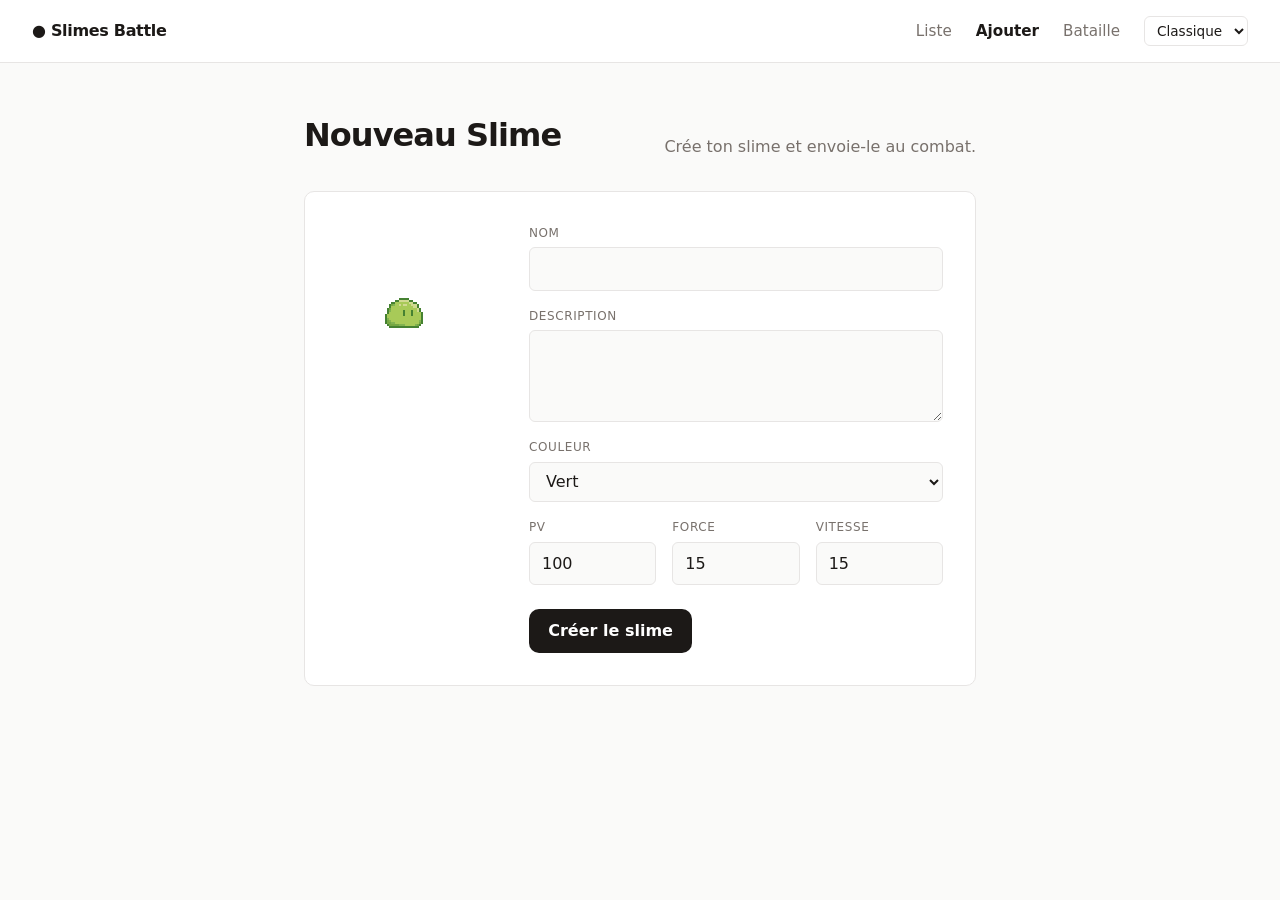
==== ajout.html @ 53b78ca4 "Ajout du form pour la création d'un nouveau slime et ajout d'un bouton pour remmettre les données à " ====
<!DOCTYPE html>
<html lang="fr">
<head>
  <meta charset="UTF-8">
  <meta name="viewport" content="width=device-width, initial-scale=1.0">
  <title>Ajouter un Slime - Slimes Battle</title>
  <link rel="stylesheet" href="style.css">
  <script src="theme.js"></script>
</head>
<body>

  <nav class="navbar">
    <a href="index.html" class="logo">● Slimes Battle</a>
    <ul class="nav-links">
      <li><a href="index.html">Liste</a></li>
      <li><a href="ajout.html" class="active">Ajouter</a></li>
      <li><a href="bataille.html">Bataille</a></li>
    </ul>
  </nav>

  <main class="container">
    <header class="page-header">
      <h1>Nouveau Slime</h1>
      <p class="subtitle">Crée ton slime et envoie-le au combat.</p>
    </header>

    <form id="form-ajout" class="formulaire" novalidate>
      <div class="form-apercu">
        <img id="apercu-gif" class="fiche-gif" src="" alt="Aperçu du slime">
      </div>

      <div class="form-champs">
        <div class="champ">
          <label for="nom">Nom</label>
          <input type="text" id="nom" name="nom" maxlength="30" required>
          <p class="erreur" id="erreur-nom"></p>
        </div>

        <div class="champ">
          <label for="description">Description</label>
          <textarea id="description" name="description" rows="3" maxlength="200" required></textarea>
          <p class="erreur" id="erreur-description"></p>
        </div>

        <div class="champ">
          <label for="couleur">Couleur</label>
          <select id="couleur" name="couleur"></select>
        </div>

        <div class="champs-ligne">
          <div class="champ">
            <label for="pv">PV</label>
            <input type="number" id="pv" name="pv" min="1" max="999" value="100" required>
          </div>
          <div class="champ">
            <label for="force">Force</label>
            <input type="number" id="force" name="force" min="1" max="99" value="15" required>
          </div>
          <div class="champ">
            <label for="vitesse">Vitesse</label>
            <input type="number" id="vitesse" name="vitesse" min="1" max="99" value="15" required>
          </div>
        </div>
        <p class="erreur" id="erreur-stats"></p>

        <button type="submit" class="btn">Créer le slime</button>
      </div>
    </form>
  </main>

  <script src="data.js"></script>
  <script src="ajout.js"></script>
</body>
</html>
---- style.css ----
/* ===== Variables ===== */
:root {
  --bg: #fafaf9;
  --surface: #ffffff;
  --text: #1c1917;
  --muted: #78716c;
  --border: #e7e5e4;
  --accent: #65a30d;       /* vert slime */
  --accent-soft: #f7fee7;
  --repos: #a8a29e;
  --dispo: #0ea5e9;
  --radius: 10px;
  --nav-bg: rgba(255, 255, 255, 0.9);
  --btn-bg: #1c1917;
  --btn-text: #ffffff;
}

/* ===== Thème sombre ===== */
[data-theme="sombre"] {
  --bg: #121212;
  --surface: #1e1e1e;
  --text: #f5f5f4;
  --muted: #a8a29e;
  --border: #2e2e2e;
  --accent: #84cc16;
  --accent-soft: #1a2410;
  --repos: #57534e;
  --dispo: #38bdf8;
  --nav-bg: rgba(18, 18, 18, 0.85);
  --btn-bg: #f5f5f4;
  --btn-text: #121212;
  color-scheme: dark;
}

* {
  margin: 0;
  padding: 0;
  box-sizing: border-box;
}

body {
  font-family: system-ui, -apple-system, "Segoe UI", Roboto, sans-serif;
  background: var(--bg);
  color: var(--text);
  line-height: 1.5;
  transition: background 0.2s, color 0.2s;
}

a {
  color: inherit;
  text-decoration: none;
}

/* ===== Barre de navigation ===== */
.navbar {
  position: sticky;
  top: 0;
  z-index: 10;
  display: flex;
  justify-content: space-between;
  align-items: center;
  padding: 1rem 2rem;
  background: var(--nav-bg);
  backdrop-filter: blur(8px);
  border-bottom: 1px solid var(--border);
}

.logo {
  font-weight: 700;
  letter-spacing: -0.02em;
}

.nav-links {
  display: flex;
  gap: 1.5rem;
  list-style: none;
}

.nav-links a {
  color: var(--muted);
  font-size: 0.95rem;
  transition: color 0.2s;
}

.nav-links a:hover,
.nav-links a.active {
  color: var(--text);
}

.nav-links a.active {
  font-weight: 600;
}

.navbar {
  gap: 1.5rem;
}

.nav-links {
  margin-left: auto;
}

/* Sélecteur de thème */
.theme-select {
  font: inherit;
  font-size: 0.85rem;
  padding: 0.3rem 0.5rem;
  color: var(--text);
  background: var(--surface);
  border: 1px solid var(--border);
  border-radius: 6px;
  cursor: pointer;
}

/* ===== Contenu ===== */
.container {
  max-width: 720px;
  margin: 0 auto;
  padding: 3rem 1.5rem;
}

.page-header {
  margin-bottom: 2rem;
  display: flex;
  justify-content: space-between;
  align-items: flex-end;
  gap: 1rem;
  flex-wrap: wrap;
}

.page-header h1 {
  font-size: 2rem;
  letter-spacing: -0.03em;
}

.subtitle {
  color: var(--muted);
}

/* ===== Liste des Slime ===== */
.slime-list {
  list-style: none;
  display: flex;
  flex-direction: column;
  gap: 0.75rem;
}

.slime-card {
  display: flex;
  justify-content: space-between;
  align-items: center;
  padding: 1rem 1.25rem;
  background: var(--surface);
  border: 1px solid var(--border);
  border-radius: var(--radius);
  transition: transform 0.15s, border-color 0.15s;
}

.slime-card:hover {
  transform: translateX(4px);
  border-color: var(--text);
}

.slime-infos {
  display: flex;
  align-items: center;
  gap: 1rem;
}

.slime-gif {
  width: 56px;
  height: 56px;
  object-fit: contain;
  image-rendering: pixelated; /* garde le pixel art net */
}

/* Un slime au repos apparaît grisé */
.slime-card:has(.statut.repos) .slime-gif {
  filter: grayscale(1);
  opacity: 0.6;
}

.slime-nom {
  font-weight: 600;
  display: flex;
  align-items: center;
  gap: 0.5rem;
}

/* Statut enRepos */
.statut {
  font-size: 0.85rem;
  display: flex;
  align-items: center;
  gap: 0.4rem;
  color: var(--muted);
}

.statut::before {
  content: "";
  width: 8px;
  height: 8px;
  border-radius: 50%;
  background: var(--dispo);
}

.statut.repos::before {
  background: var(--repos);
}

/* Style particulier pour les Slime boostés */
.slime-card.boost {
  border-color: var(--accent);
  background: var(--accent-soft);
}

.badge-boost {
  font-size: 0.7rem;
  font-weight: 700;
  text-transform: uppercase;
  letter-spacing: 0.05em;
  color: var(--btn-text);
  background: var(--accent);
  padding: 0.15rem 0.5rem;
  border-radius: 999px;
}

/* ===== Boutons ===== */
.btn {
  display: inline-block;
  padding: 0.6rem 1.2rem;
  font: inherit;
  font-weight: 600;
  color: var(--btn-text);
  background: var(--btn-bg);
  border: none;
  border-radius: var(--radius);
  cursor: pointer;
  transition: opacity 0.2s;
}

.btn:hover:not(:disabled) {
  opacity: 0.85;
}

.btn-secondaire {
  color: var(--muted);
  background: transparent;
  border: 1px solid var(--border);
  font-weight: 500;
  font-size: 0.85rem;
}

.btn-secondaire:hover:not(:disabled) {
  opacity: 1;
  color: var(--text);
  border-color: var(--text);
}

.btn:disabled {
  background: var(--border);
  color: var(--muted);
  cursor: not-allowed;
}

/* ===== Page détail ===== */
.retour {
  display: inline-block;
  margin-bottom: 1.5rem;
  color: var(--muted);
  font-size: 0.9rem;
}

.retour:hover {
  color: var(--text);
}

.fiche {
  display: flex;
  gap: 2rem;
  padding: 2rem;
  background: var(--surface);
  border: 1px solid var(--border);
  border-radius: var(--radius);
}

.fiche.boost {
  border-color: var(--accent);
  background: var(--accent-soft);
}

.fiche-visuel {
  flex-shrink: 0;
}

.fiche-gif {
  width: 160px;
  height: 160px;
  object-fit: contain;
  image-rendering: pixelated;
}

.fiche-contenu {
  flex: 1;
}

.fiche-contenu h1 {
  font-size: 2rem;
  letter-spacing: -0.03em;
}

.stats {
  display: grid;
  grid-template-columns: repeat(auto-fill, minmax(110px, 1fr));
  gap: 1rem;
  margin: 1.5rem 0;
}

.stats dt {
  font-size: 0.75rem;
  text-transform: uppercase;
  letter-spacing: 0.05em;
  color: var(--muted);
}

.stats dd {
  font-size: 1.2rem;
  font-weight: 600;
  text-transform: capitalize;
}

.boost-message {
  margin-top: 0.75rem;
  font-size: 0.9rem;
  color: var(--muted);
  min-height: 1.5em;
}

/* ===== Formulaire d'ajout ===== */
.formulaire {
  display: flex;
  gap: 2rem;
  padding: 2rem;
  background: var(--surface);
  border: 1px solid var(--border);
  border-radius: var(--radius);
}

.form-apercu {
  flex-shrink: 0;
}

.form-champs {
  flex: 1;
  display: flex;
  flex-direction: column;
  gap: 1rem;
}

.champ {
  display: flex;
  flex-direction: column;
  gap: 0.35rem;
}

.champs-ligne {
  display: grid;
  grid-template-columns: repeat(3, 1fr);
  gap: 1rem;
}

.champ label {
  font-size: 0.75rem;
  text-transform: uppercase;
  letter-spacing: 0.05em;
  color: var(--muted);
}

.champ input,
.champ textarea,
.champ select {
  font: inherit;
  padding: 0.55rem 0.75rem;
  color: var(--text);
  background: var(--bg);
  border: 1px solid var(--border);
  border-radius: 6px;
  resize: vertical;
  transition: border-color 0.2s;
}

.champ input:focus,
.champ textarea:focus,
.champ select:focus {
  outline: none;
  border-color: var(--accent);
}

.erreur {
  font-size: 0.85rem;
  color: #dc2626;
}

.erreur:empty {
  display: none;
}

.form-champs .btn {
  align-self: flex-start;
  margin-top: 0.5rem;
}

/* ===== Page introuvable ===== */
.introuvable {
  text-align: center;
  display: flex;
  flex-direction: column;
  align-items: center;
  gap: 1rem;
  padding-top: 5rem;
}

/* ===== Responsive ===== */
@media (max-width: 500px) {
  .navbar {
    flex-wrap: wrap;
    justify-content: center;
    gap: 0.5rem 1rem;
    padding: 0.75rem 1rem;
  }

  .nav-links {
    margin-left: 0;
  }

  .fiche,
  .formulaire {
    flex-direction: column;
    align-items: center;
    text-align: center;
  }

  .formulaire {
    text-align: left;
    padding: 1.25rem;
  }

  .form-champs {
    width: 100%;
  }

  .champs-ligne {
    grid-template-columns: 1fr;
  }
}
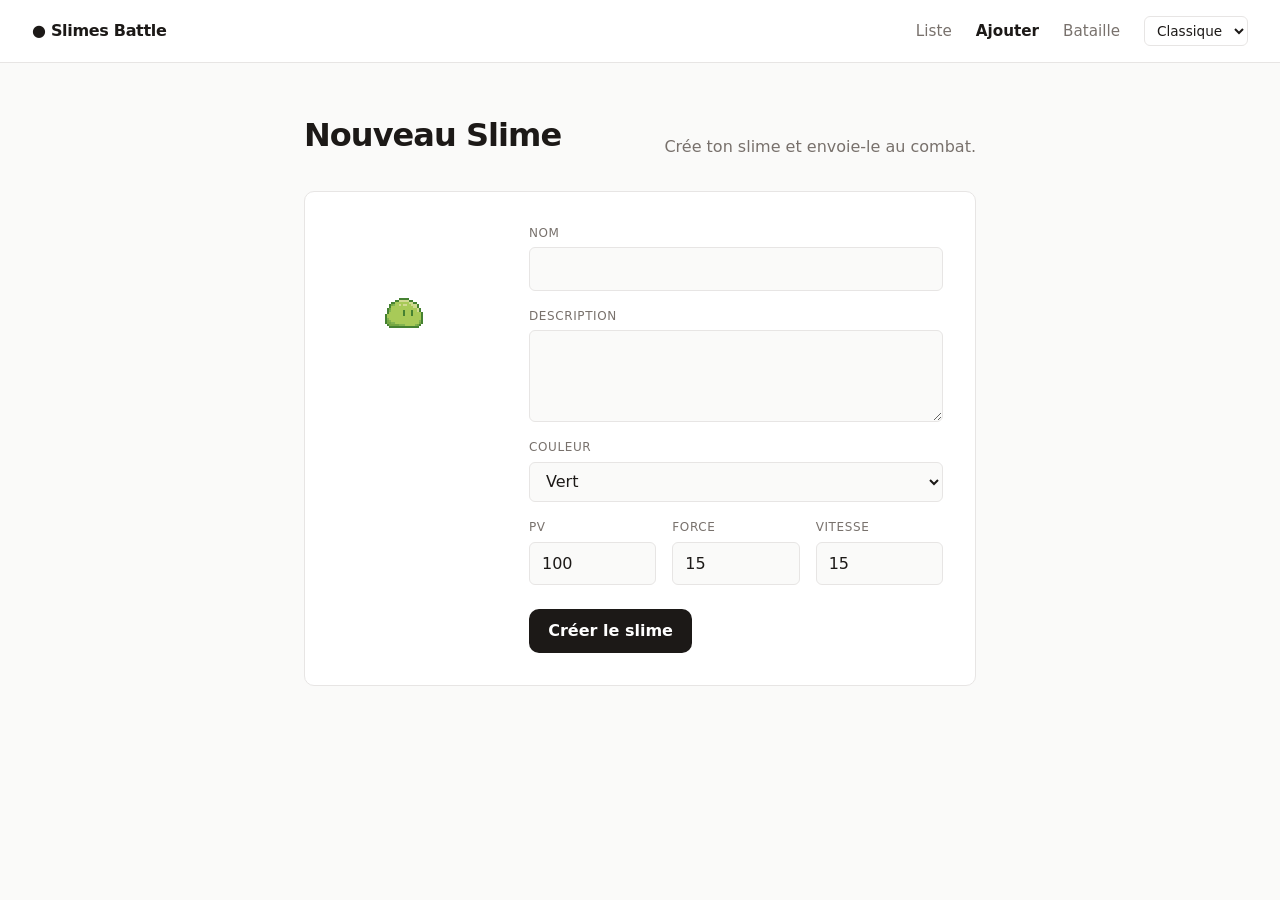
==== commit 0d12b7fd: "réarrengement des liens et des fichiers" ====
--- a/ajout.html
+++ b/ajout.html
@@ -4,8 +4,8 @@
   <meta charset="UTF-8">
   <meta name="viewport" content="width=device-width, initial-scale=1.0">
   <title>Ajouter un Slime - Slimes Battle</title>
-  <link rel="stylesheet" href="style.css">
-  <script src="theme.js"></script>
+  <link rel="stylesheet" href="Assets/style.css">
+  <script src="Assets/theme.js"></script>
 </head>
 <body>
 
@@ -68,7 +68,7 @@
     </form>
   </main>
 
-  <script src="data.js"></script>
-  <script src="ajout.js"></script>
+  <script src="Assets/data.js"></script>
+  <script src="Assets/ajout.js"></script>
 </body>
 </html>
--- a/Assets/style.css
+++ b/Assets/style.css
@@ -0,0 +1,643 @@
+/* ===== Variables ===== */
+:root {
+  --bg: #fafaf9;
+  --surface: #ffffff;
+  --text: #1c1917;
+  --muted: #78716c;
+  --border: #e7e5e4;
+  --accent: #65a30d;       /* vert slime */
+  --accent-soft: #f7fee7;
+  --repos: #a8a29e;
+  --dispo: #0ea5e9;
+  --radius: 10px;
+  --nav-bg: rgba(255, 255, 255, 0.9);
+  --btn-bg: #1c1917;
+  --btn-text: #ffffff;
+}
+
+/* ===== Thème sombre ===== */
+[data-theme="sombre"] {
+  --bg: #121212;
+  --surface: #1e1e1e;
+  --text: #f5f5f4;
+  --muted: #a8a29e;
+  --border: #2e2e2e;
+  --accent: #84cc16;
+  --accent-soft: #1a2410;
+  --repos: #57534e;
+  --dispo: #38bdf8;
+  --nav-bg: rgba(18, 18, 18, 0.85);
+  --btn-bg: #f5f5f4;
+  --btn-text: #121212;
+  color-scheme: dark;
+}
+
+* {
+  margin: 0;
+  padding: 0;
+  box-sizing: border-box;
+}
+
+body {
+  font-family: system-ui, -apple-system, "Segoe UI", Roboto, sans-serif;
+  background: var(--bg);
+  color: var(--text);
+  line-height: 1.5;
+  transition: background 0.2s, color 0.2s;
+}
+
+a {
+  color: inherit;
+  text-decoration: none;
+}
+
+/* ===== Barre de navigation ===== */
+.navbar {
+  position: sticky;
+  top: 0;
+  z-index: 10;
+  display: flex;
+  justify-content: space-between;
+  align-items: center;
+  padding: 1rem 2rem;
+  background: var(--nav-bg);
+  backdrop-filter: blur(8px);
+  border-bottom: 1px solid var(--border);
+}
+
+.logo {
+  font-weight: 700;
+  letter-spacing: -0.02em;
+}
+
+.nav-links {
+  display: flex;
+  gap: 1.5rem;
+  list-style: none;
+}
+
+.nav-links a {
+  color: var(--muted);
+  font-size: 0.95rem;
+  transition: color 0.2s;
+}
+
+.nav-links a:hover,
+.nav-links a.active {
+  color: var(--text);
+}
+
+.nav-links a.active {
+  font-weight: 600;
+}
+
+.navbar {
+  gap: 1.5rem;
+}
+
+.nav-links {
+  margin-left: auto;
+}
+
+/* Sélecteur de thème */
+.theme-select {
+  font: inherit;
+  font-size: 0.85rem;
+  padding: 0.3rem 0.5rem;
+  color: var(--text);
+  background: var(--surface);
+  border: 1px solid var(--border);
+  border-radius: 6px;
+  cursor: pointer;
+}
+
+/* ===== Contenu ===== */
+.container {
+  max-width: 720px;
+  margin: 0 auto;
+  padding: 3rem 1.5rem;
+}
+
+.page-header {
+  margin-bottom: 2rem;
+  display: flex;
+  justify-content: space-between;
+  align-items: flex-end;
+  gap: 1rem;
+  flex-wrap: wrap;
+}
+
+.page-header h1 {
+  font-size: 2rem;
+  letter-spacing: -0.03em;
+}
+
+.subtitle {
+  color: var(--muted);
+}
+
+/* ===== Liste des Slime ===== */
+.slime-list {
+  list-style: none;
+  display: flex;
+  flex-direction: column;
+  gap: 0.75rem;
+}
+
+.slime-card {
+  display: flex;
+  justify-content: space-between;
+  align-items: center;
+  padding: 1rem 1.25rem;
+  background: var(--surface);
+  border: 1px solid var(--border);
+  border-radius: var(--radius);
+  transition: transform 0.15s, border-color 0.15s;
+}
+
+.slime-card:hover {
+  transform: translateX(4px);
+  border-color: var(--text);
+}
+
+.slime-infos {
+  display: flex;
+  align-items: center;
+  gap: 1rem;
+}
+
+.slime-gif {
+  width: 56px;
+  height: 56px;
+  object-fit: contain;
+  image-rendering: pixelated; /* garde le pixel art net */
+}
+
+/* Un slime au repos apparaît grisé */
+.slime-card:has(.statut.repos) .slime-gif {
+  filter: grayscale(1);
+  opacity: 0.6;
+}
+
+.slime-nom {
+  font-weight: 600;
+  display: flex;
+  align-items: center;
+  gap: 0.5rem;
+}
+
+/* Statut enRepos */
+.statut {
+  font-size: 0.85rem;
+  display: flex;
+  align-items: center;
+  gap: 0.4rem;
+  color: var(--muted);
+}
+
+.statut::before {
+  content: "";
+  width: 8px;
+  height: 8px;
+  border-radius: 50%;
+  background: var(--dispo);
+}
+
+.statut.repos::before {
+  background: var(--repos);
+}
+
+/* Style particulier pour les Slime boostés */
+.slime-card.boost {
+  border-color: var(--accent);
+  background: var(--accent-soft);
+}
+
+.badge-boost {
+  font-size: 0.7rem;
+  font-weight: 700;
+  text-transform: uppercase;
+  letter-spacing: 0.05em;
+  color: var(--btn-text);
+  background: var(--accent);
+  padding: 0.15rem 0.5rem;
+  border-radius: 999px;
+}
+
+/* ===== Boutons ===== */
+.btn {
+  display: inline-block;
+  padding: 0.6rem 1.2rem;
+  font: inherit;
+  font-weight: 600;
+  color: var(--btn-text);
+  background: var(--btn-bg);
+  border: none;
+  border-radius: var(--radius);
+  cursor: pointer;
+  transition: opacity 0.2s;
+}
+
+.btn:hover:not(:disabled) {
+  opacity: 0.85;
+}
+
+.btn-secondaire {
+  color: var(--muted);
+  background: transparent;
+  border: 1px solid var(--border);
+  font-weight: 500;
+  font-size: 0.85rem;
+}
+
+.btn-secondaire:hover:not(:disabled) {
+  opacity: 1;
+  color: var(--text);
+  border-color: var(--text);
+}
+
+.btn:disabled {
+  background: var(--border);
+  color: var(--muted);
+  cursor: not-allowed;
+}
+
+/* ===== Page détail ===== */
+.retour {
+  display: inline-block;
+  margin-bottom: 1.5rem;
+  color: var(--muted);
+  font-size: 0.9rem;
+}
+
+.retour:hover {
+  color: var(--text);
+}
+
+.fiche {
+  display: flex;
+  gap: 2rem;
+  padding: 2rem;
+  background: var(--surface);
+  border: 1px solid var(--border);
+  border-radius: var(--radius);
+}
+
+.fiche.boost {
+  border-color: var(--accent);
+  background: var(--accent-soft);
+}
+
+.fiche-visuel {
+  flex-shrink: 0;
+}
+
+.fiche-gif {
+  width: 160px;
+  height: 160px;
+  object-fit: contain;
+  image-rendering: pixelated;
+}
+
+.fiche-contenu {
+  flex: 1;
+}
+
+.fiche-contenu h1 {
+  font-size: 2rem;
+  letter-spacing: -0.03em;
+}
+
+.stats {
+  display: grid;
+  grid-template-columns: repeat(auto-fill, minmax(110px, 1fr));
+  gap: 1rem;
+  margin: 1.5rem 0;
+}
+
+.stats dt {
+  font-size: 0.75rem;
+  text-transform: uppercase;
+  letter-spacing: 0.05em;
+  color: var(--muted);
+}
+
+.stats dd {
+  font-size: 1.2rem;
+  font-weight: 600;
+  text-transform: capitalize;
+}
+
+.boost-message {
+  margin-top: 0.75rem;
+  font-size: 0.9rem;
+  color: var(--muted);
+  min-height: 1.5em;
+}
+
+/* ===== Formulaire d'ajout ===== */
+.formulaire {
+  display: flex;
+  gap: 2rem;
+  padding: 2rem;
+  background: var(--surface);
+  border: 1px solid var(--border);
+  border-radius: var(--radius);
+}
+
+.form-apercu {
+  flex-shrink: 0;
+}
+
+.form-champs {
+  flex: 1;
+  display: flex;
+  flex-direction: column;
+  gap: 1rem;
+}
+
+.champ {
+  display: flex;
+  flex-direction: column;
+  gap: 0.35rem;
+}
+
+.champs-ligne {
+  display: grid;
+  grid-template-columns: repeat(3, 1fr);
+  gap: 1rem;
+}
+
+.champ label {
+  font-size: 0.75rem;
+  text-transform: uppercase;
+  letter-spacing: 0.05em;
+  color: var(--muted);
+}
+
+.champ input,
+.champ textarea,
+.champ select {
+  font: inherit;
+  padding: 0.55rem 0.75rem;
+  color: var(--text);
+  background: var(--bg);
+  border: 1px solid var(--border);
+  border-radius: 6px;
+  resize: vertical;
+  transition: border-color 0.2s;
+}
+
+.champ input:focus,
+.champ textarea:focus,
+.champ select:focus {
+  outline: none;
+  border-color: var(--accent);
+}
+
+.erreur {
+  font-size: 0.85rem;
+  color: #dc2626;
+}
+
+.erreur:empty {
+  display: none;
+}
+
+.form-champs .btn {
+  align-self: flex-start;
+  margin-top: 0.5rem;
+}
+
+/* ===== Page bataille ===== */
+.container-large {
+  max-width: 900px;
+}
+
+.arene {
+  display: grid;
+  grid-template-columns: 1fr auto 1fr;
+  align-items: center;
+  gap: 1.5rem;
+  padding: 2rem;
+  background: var(--surface);
+  border: 1px solid var(--border);
+  border-radius: var(--radius);
+}
+
+.slot {
+  display: flex;
+  flex-direction: column;
+  align-items: center;
+  gap: 0.4rem;
+  min-height: 220px;
+  justify-content: center;
+}
+
+.slot-vide {
+  width: 100%;
+  height: 100%;
+  min-height: 200px;
+  display: flex;
+  align-items: center;
+  justify-content: center;
+  color: var(--muted);
+  border: 2px dashed var(--border);
+  border-radius: var(--radius);
+}
+
+.arene-gif {
+  width: 128px;
+  height: 128px;
+  object-fit: contain;
+  image-rendering: pixelated;
+}
+
+/* Le slime de droite regarde vers la gauche */
+#slot-1 .arene-gif {
+  transform: scaleX(-1);
+}
+
+.arene-nom {
+  font-weight: 600;
+  display: flex;
+  align-items: center;
+  gap: 0.5rem;
+}
+
+.barre-pv {
+  width: 100%;
+  max-width: 200px;
+  height: 8px;
+  background: var(--border);
+  border-radius: 999px;
+  overflow: hidden;
+}
+
+.barre-pv-remplie {
+  height: 100%;
+  background: var(--accent);
+  transition: width 0.3s ease;
+}
+
+.barre-pv-remplie.faible {
+  background: #dc2626;
+}
+
+.pv-texte {
+  font-size: 0.85rem;
+  color: var(--muted);
+}
+
+.arene-centre {
+  display: flex;
+  flex-direction: column;
+  align-items: center;
+  gap: 1rem;
+}
+
+.vs {
+  font-size: 1.5rem;
+  font-weight: 800;
+  color: var(--muted);
+}
+
+.message-combat {
+  margin: 1.25rem 0 0.75rem;
+  text-align: center;
+  min-height: 1.5em;
+}
+
+.journal {
+  max-height: 180px;
+  overflow-y: auto;
+  list-style: none;
+  font-size: 0.85rem;
+  color: var(--muted);
+}
+
+.journal:empty {
+  display: none;
+}
+
+.titre-section {
+  margin: 2.5rem 0 1rem;
+  font-size: 1.2rem;
+}
+
+.choix-grille {
+  display: grid;
+  grid-template-columns: repeat(auto-fill, minmax(160px, 1fr));
+  gap: 0.75rem;
+}
+
+.choix-card {
+  display: flex;
+  flex-direction: column;
+  align-items: center;
+  gap: 0.3rem;
+  padding: 1rem;
+  font: inherit;
+  color: var(--text);
+  background: var(--surface);
+  border: 2px solid var(--border);
+  border-radius: var(--radius);
+  cursor: pointer;
+  transition: border-color 0.15s, transform 0.15s;
+}
+
+.choix-card:hover:not(:disabled) {
+  border-color: var(--text);
+  transform: translateY(-2px);
+}
+
+.choix-card.boost {
+  background: var(--accent-soft);
+}
+
+.choix-card.selectionne {
+  border-color: var(--accent);
+  box-shadow: 0 0 0 3px var(--accent-soft);
+}
+
+.choix-card:disabled {
+  cursor: not-allowed;
+  opacity: 0.45;
+}
+
+.choix-card:disabled.selectionne {
+  opacity: 1;
+}
+
+.choix-gif {
+  width: 64px;
+  height: 64px;
+  object-fit: contain;
+  image-rendering: pixelated;
+}
+
+.choix-nom {
+  font-weight: 600;
+}
+
+.choix-stats {
+  font-size: 0.8rem;
+  color: var(--muted);
+}
+
+/* ===== Page introuvable ===== */
+.introuvable {
+  text-align: center;
+  display: flex;
+  flex-direction: column;
+  align-items: center;
+  gap: 1rem;
+  padding-top: 5rem;
+}
+
+/* ===== Responsive ===== */
+@media (max-width: 500px) {
+  .navbar {
+    flex-wrap: wrap;
+    justify-content: center;
+    gap: 0.5rem 1rem;
+    padding: 0.75rem 1rem;
+  }
+
+  .nav-links {
+    margin-left: 0;
+  }
+
+  .fiche,
+  .formulaire {
+    flex-direction: column;
+    align-items: center;
+    text-align: center;
+  }
+
+  .formulaire {
+    text-align: left;
+    padding: 1.25rem;
+  }
+
+  .form-champs {
+    width: 100%;
+  }
+
+  .champs-ligne {
+    grid-template-columns: 1fr;
+  }
+
+  .arene {
+    grid-template-columns: 1fr;
+    padding: 1.25rem;
+  }
+
+  .slot {
+    min-height: auto;
+  }
+
+  .slot-vide {
+    min-height: 100px;
+  }
+}
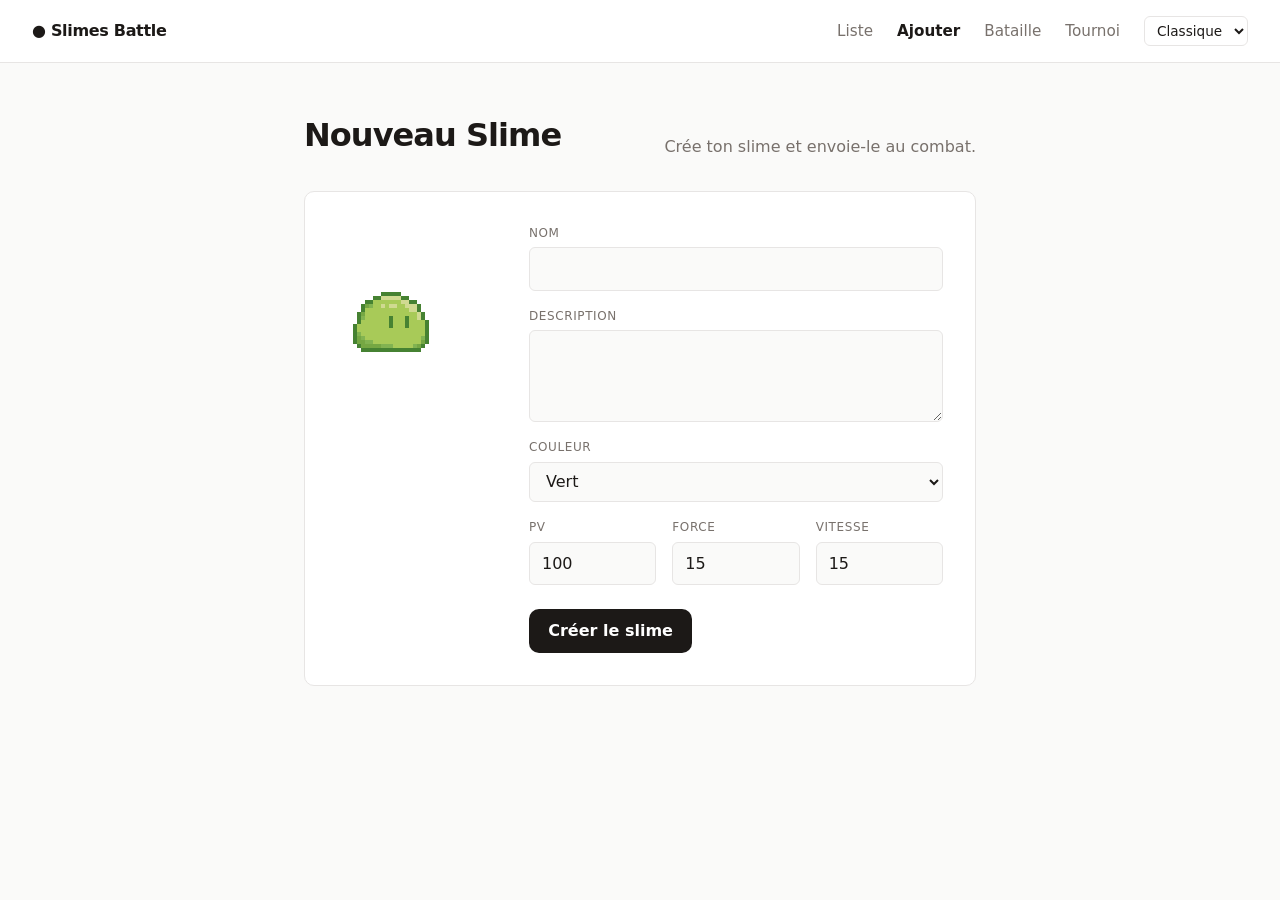
==== commit bb53b1ad: "[Bonus] Ajout d'un systeme de coup critique (10% de chance de faire x2 dégats)" ====
--- a/ajout.html
+++ b/ajout.html
@@ -15,6 +15,7 @@
       <li><a href="index.html">Liste</a></li>
       <li><a href="ajout.html" class="active">Ajouter</a></li>
       <li><a href="bataille.html">Bataille</a></li>
+      <li><a href="tournoi.html">Tournoi</a></li>
     </ul>
   </nav>
 
--- a/Assets/style.css
+++ b/Assets/style.css
@@ -32,6 +32,25 @@
   color-scheme: dark;
 }
 
+/* ===== Thème sombre ===== */
+[data-theme="Coloré"] {
+  --bg: url('Images/bg_maxence.png');
+  --surface: linear-gradient(to right, red, orange, yellow, green, blue, indigo, violet);
+  --text: #f5f5f4;
+  --muted: #a8a29e;
+  --border: #2e2e2e;
+  --accent: #84cc16;
+  --accent-soft: linear-gradient(to right, red, orange, yellow, green, blue, indigo, violet);;
+  --repos: #57534e;
+  --dispo: #38bdf8;
+  --nav-bg: linear-gradient(to right, red, orange, yellow, green, blue, indigo, violet);
+  --btn-bg: #f5f5f4;
+  --btn-text: linear-gradient(to right, red, orange, yellow, green, blue, indigo, violet);
+  color-scheme: linear-gradient(to right, red, orange, yellow, green, blue, indigo, violet);;
+}
+
+
+
 * {
   margin: 0;
   padding: 0;
@@ -41,6 +60,12 @@
 body {
   font-family: system-ui, -apple-system, "Segoe UI", Roboto, sans-serif;
   background: var(--bg);
+  
+  background-image: var(--bg);
+  background-repeat: repeat;  
+  background-size: cover;        
+  background-position: center;
+  
   color: var(--text);
   line-height: 1.5;
   transition: background 0.2s, color 0.2s;
@@ -641,3 +666,31 @@
     min-height: 100px;
   }
 }
+
+
+/* Zoom sur les GIF pour compenser le vide autour des slimes */
+:root {
+  --zoom-gif: 2; /* ajuste selon tes images */
+}
+
+.slime-gif,
+.fiche-gif,
+.arene-gif,
+.choix-gif {
+  transform: scale(var(--zoom-gif));
+}
+
+/* Le slime de droite garde son effet miroir */
+#slot-1 .arene-gif {
+  transform: scale(calc(var(--zoom-gif) * -1), var(--zoom-gif));
+}
+
+
+/* Les GIF ne bloquent plus les clics : ils passent à travers */
+.slime-gif,
+.fiche-gif,
+.arene-gif,
+.choix-gif,
+.podium-gif {
+  pointer-events: none;
+}
